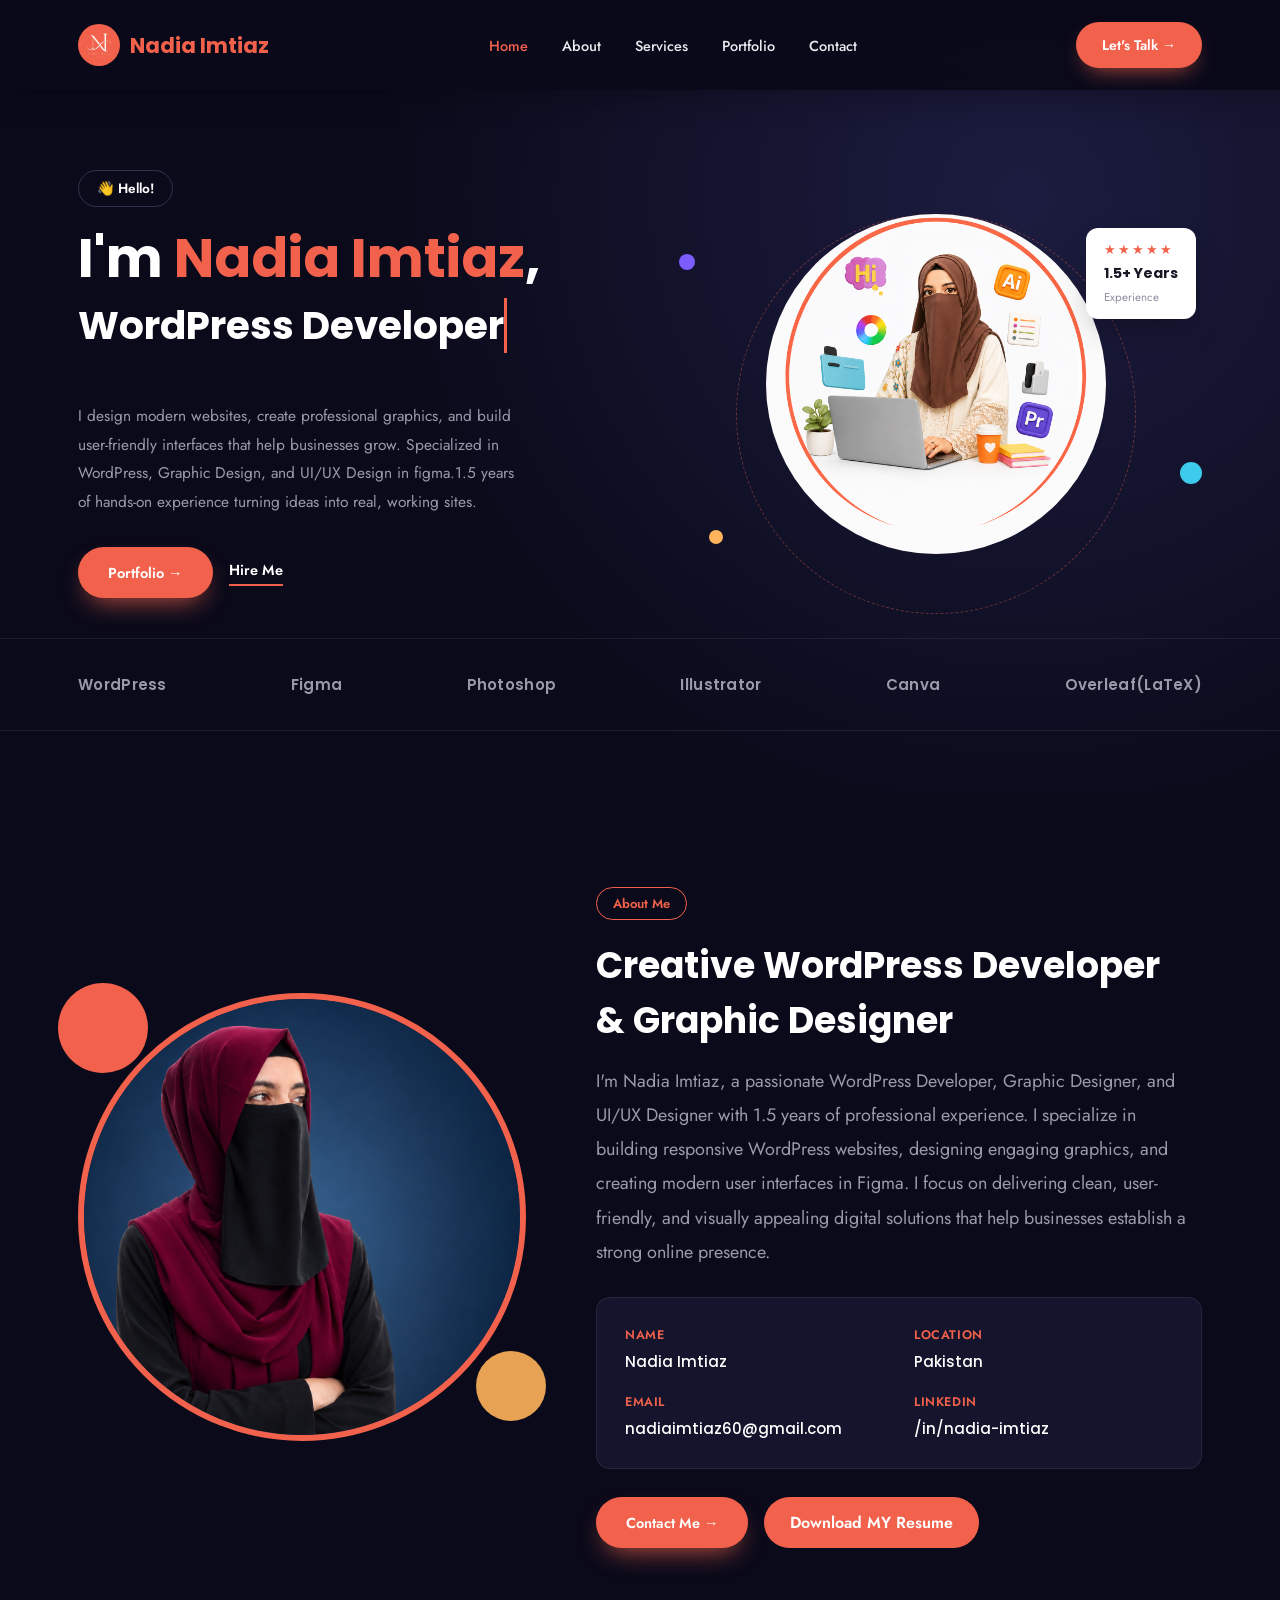
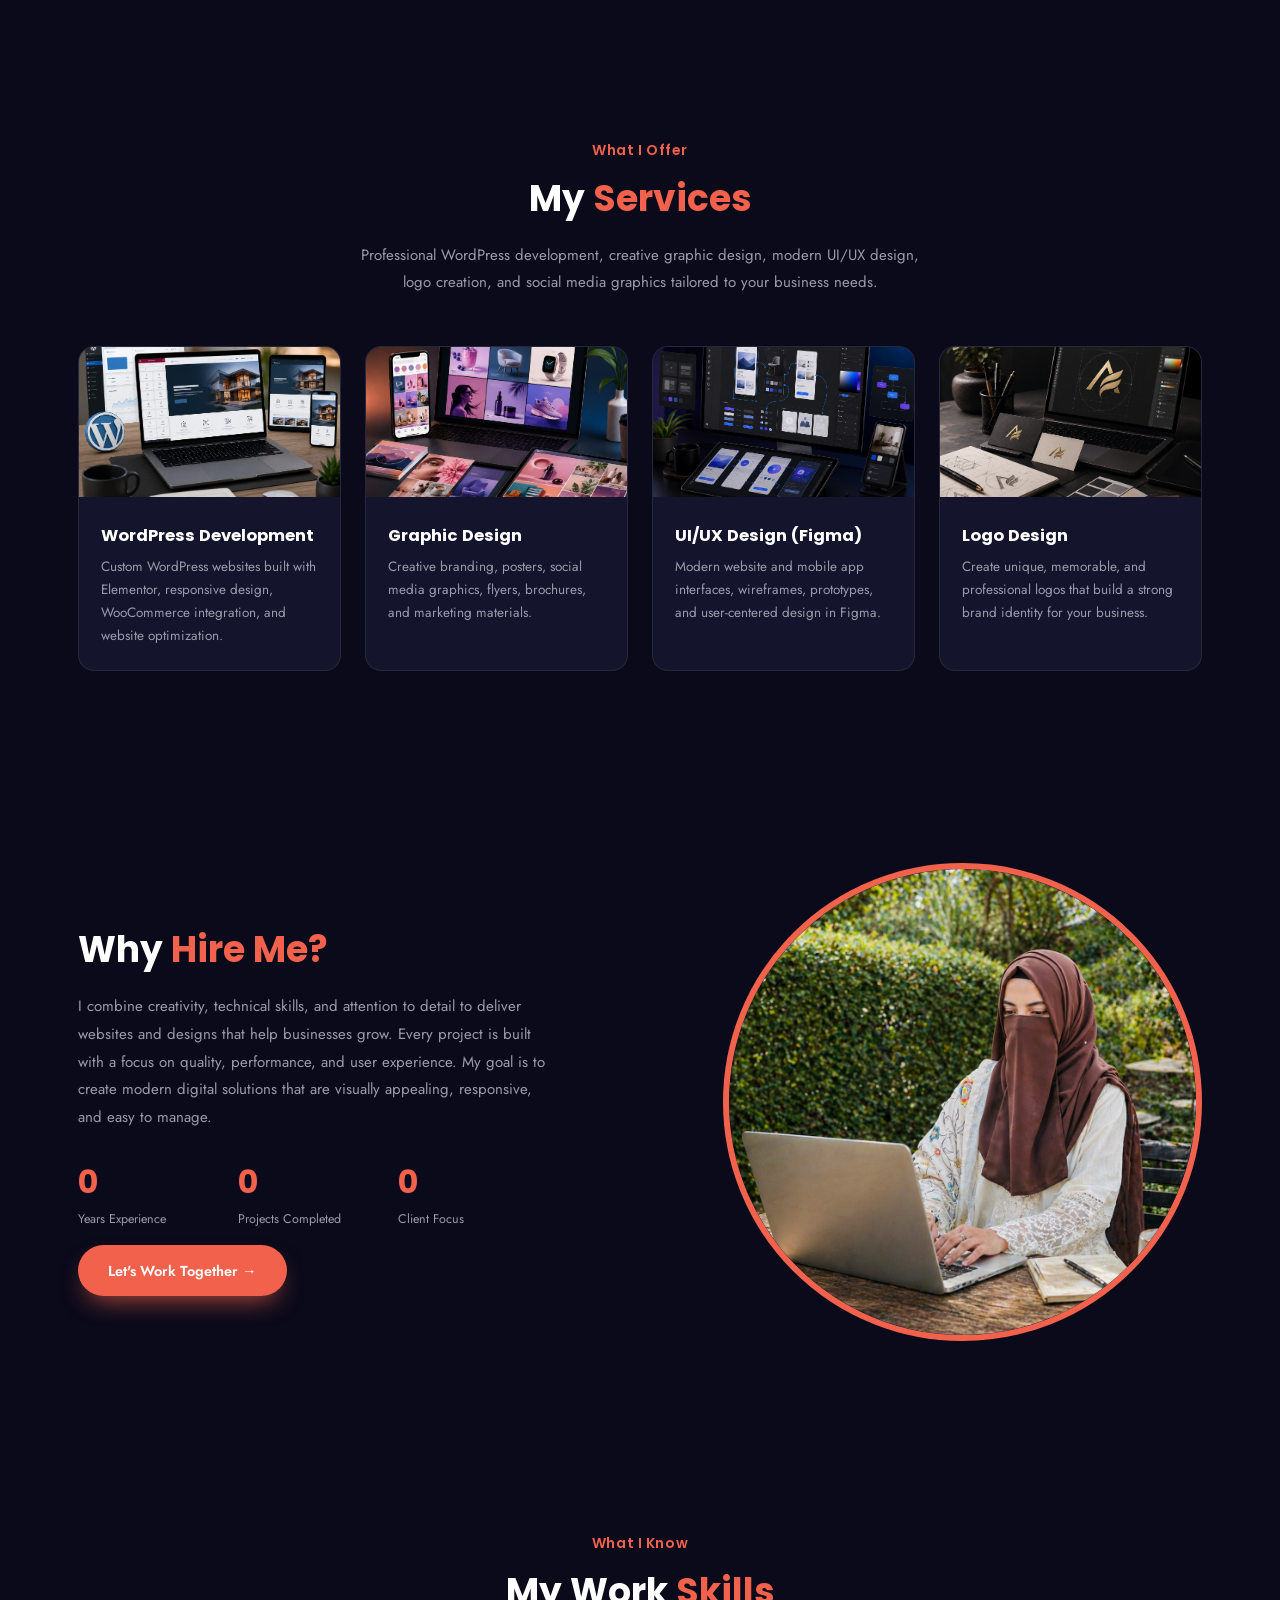
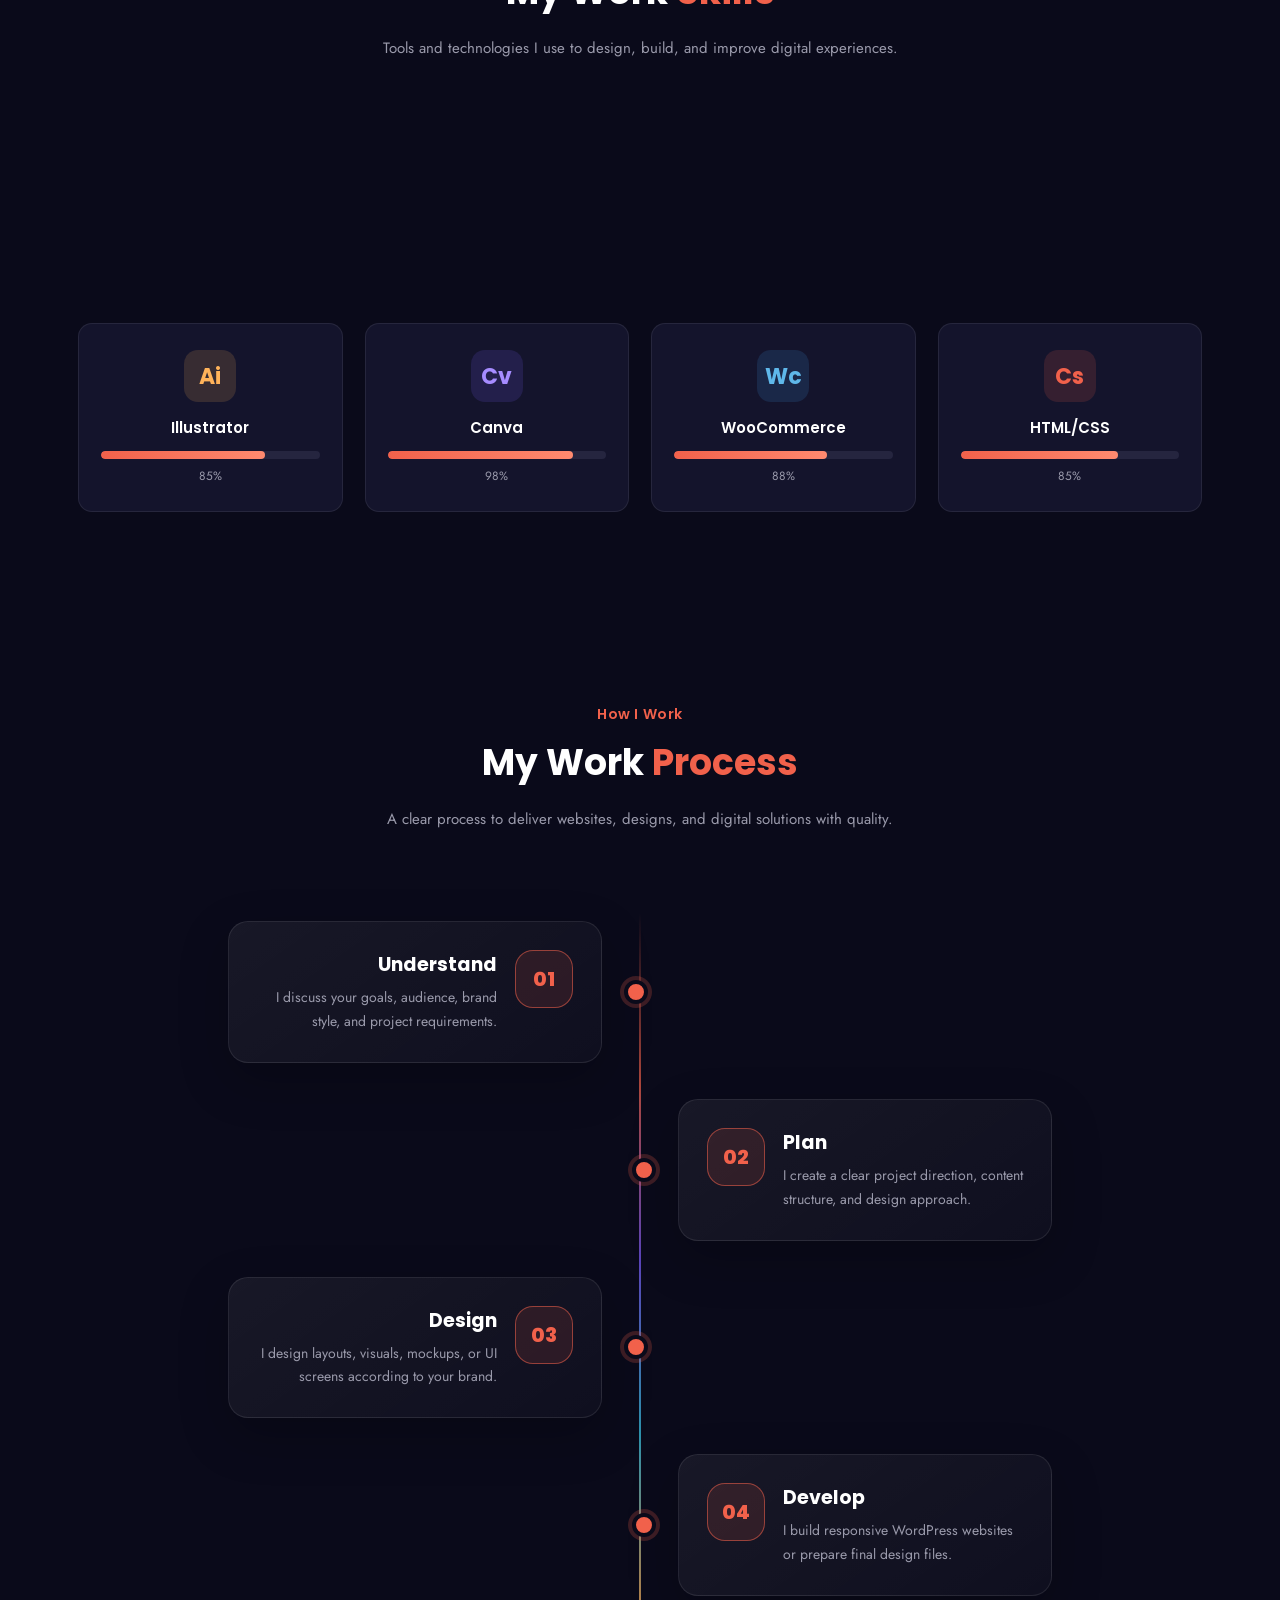
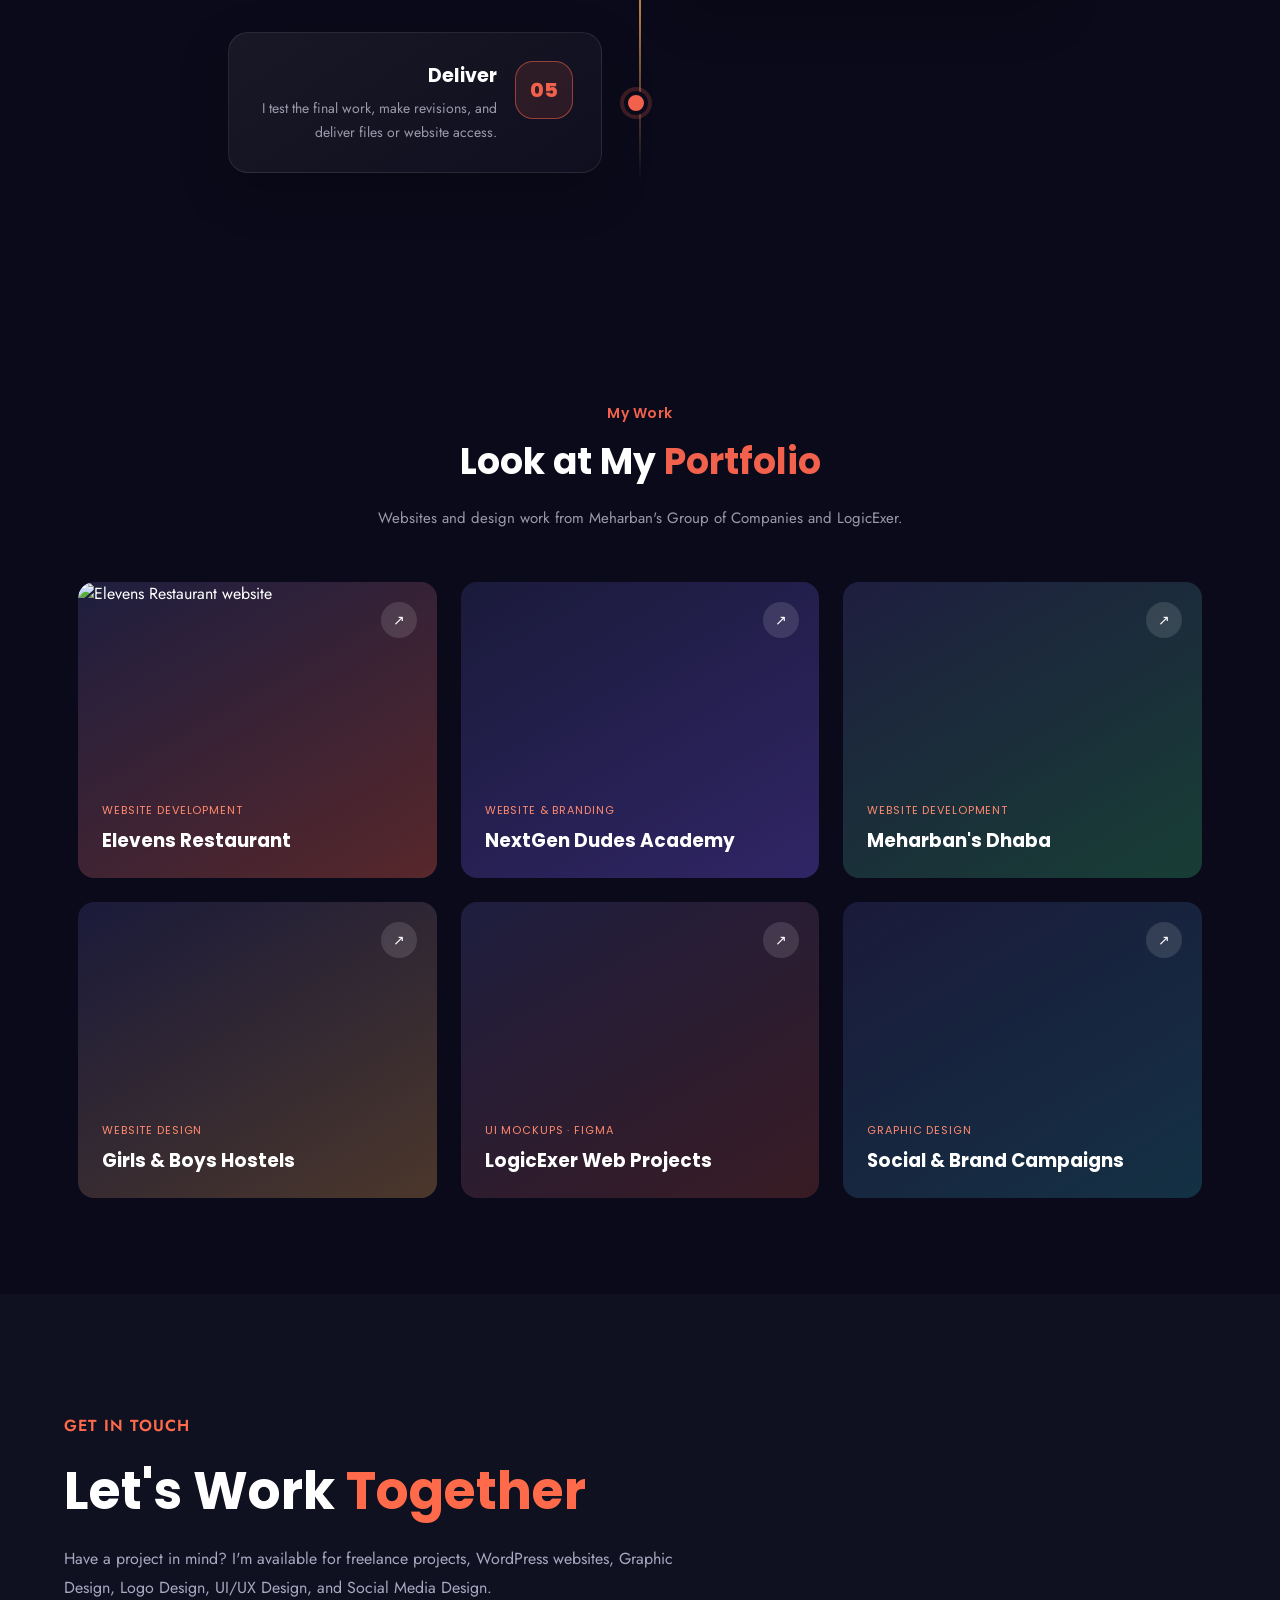
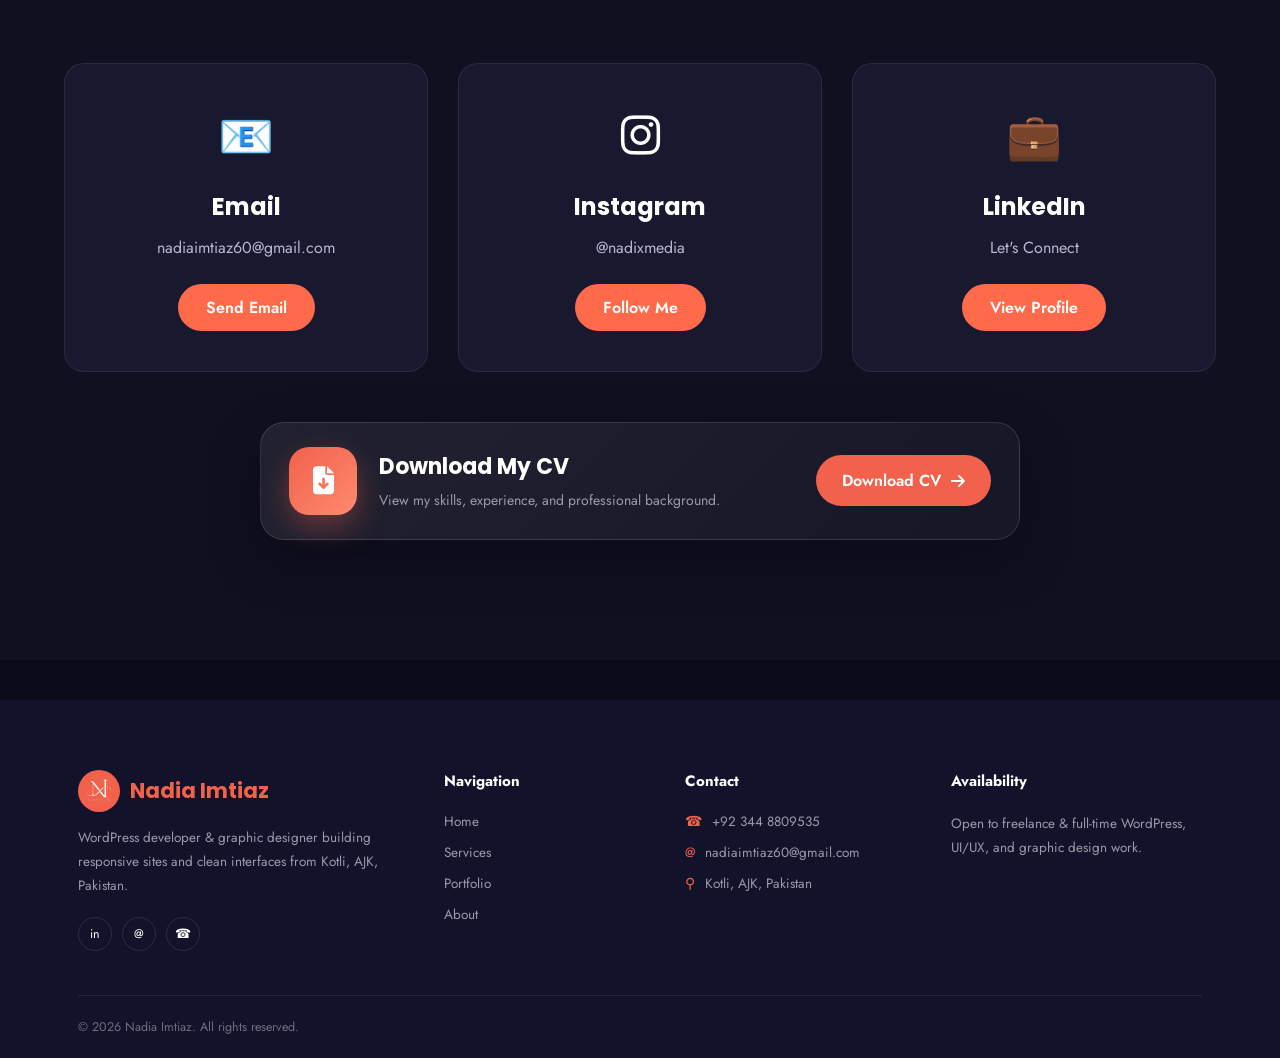
==== index.html @ 52ce72e1 "Add files via upload" ====
<!DOCTYPE html>
<html lang="en">
<head>
  
<meta charset="UTF-8">
<meta name="viewport" content="width=device-width, initial-scale=1.0">
<title>Nadia Imtiaz — WordPress Developer & UI/UX Designer</title>
<link rel="preconnect" href="https://fonts.googleapis.com">
<link href="https://fonts.googleapis.com/css2?family=Poppins:wght@400;500;600;700;800&family=Jost:wght@400;500;600&display=swap" rel="stylesheet">
<link rel="stylesheet"
href="https://cdnjs.cloudflare.com/ajax/libs/font-awesome/6.7.2/css/all.min.css">
<link rel="stylesheet" href="https://cdnjs.cloudflare.com/ajax/libs/font-awesome/6.5.2/css/all.min.css">
</head>


<link rel="stylesheet" href="style.css">
<body>

<header id="siteHeader">
  <div class="wrap">
    <nav>
      <div class="brand"><div class="brand-badge"><img class="fill-img" src="logo.png" alt="Nadia Imtiaz logo"></div><div class="brand-name">Nadia Imtiaz</div></div>
      <ul class="navlinks">
        <li><a href="#home" class="active">Home</a></li>
        <li><a href="#about">About</a></li>
        <li><a href="#service">Services</a></li>
        <li><a href="portfolio.html">Portfolio</a></li>
        <li><a href="#contact">Contact</a></li>
      </ul>
      <a class="talk-btn" href="#contact">Let's Talk →</a>
    </nav>
  </div>
</header>

<section class="hero" id="home">
  <div class="wrap hero-grid">
    <div class="reveal">
      <div class="hero-tag">👋 Hello!</div>
      
  <h1 class="hero-title">
    I'm <span class="accent">Nadia Imtiaz</span>,<br>

    <span class="typing-text">
        <span id="changing-text"></span>
    </span>
</h1>

      <p class="hero-desc">I design modern websites, create professional graphics, and build user-friendly interfaces that help businesses grow. Specialized in WordPress, Graphic Design, and UI/UX Design in figma.1.5 years of hands-on experience turning ideas into real, working sites.</p>
      <div class="hero-actions">
        <a class="btn-solid" href="#portfolio">Portfolio →</a>
        <a class="btn-ghost" href="#contact">Hire Me</a>
      </div>
    </div>
    <div class="hero-photo reveal">
      <div class="dot d1"></div><div class="dot d2"></div><div class="dot d3"></div>
      <div class="ring"></div>
      <div class="avatar-circle"><img class="fill-img" src="hero.png" alt="Nadia Imtiaz"><div class="initials">NI</div></div>
      <div class="rating-card"><div class="stars">★★★★★</div><b>1.5+ Years</b><span>Experience</span></div>
    </div>
  </div>
  <div class="tools-strip">
    <div class="wrap tools-row">
      <div>WordPress</div><div>Figma</div><div>Photoshop</div><div>Illustrator</div><div>Canva</div><div>Overleaf(LaTeX)</div>
    </div>
  </div>
</section>



<section id="about">
  <div class="wrap about-grid">
    <div class="about-photo-wrap reveal">
      <div class="blob-shape b1"></div>
      <div class="about-circle"><img class="fill-img" src="about.png" alt="About Me"><div class="initials">NI</div></div>
      <div class="blob-shape b2"></div>
    </div>
    <div class="reveal">
      <span class="about-badge-tag">About Me</span>
      <h2 class="sec-title">Creative WordPress Developer <br> & Graphic Designer</h2>
      <p style="color:var(--muted); font-size:18px; line-height:1.9; max-width:750px;">I'm Nadia Imtiaz, a passionate WordPress Developer, Graphic Designer, and UI/UX Designer with 1.5 years of professional experience. I specialize in building responsive WordPress websites, designing engaging graphics, and creating modern user interfaces in Figma. I focus on delivering clean, user-friendly, and visually appealing digital solutions that help businesses establish a strong online presence.</p>
      <div class="about-info-grid">
        <div><span>Name</span><b>Nadia Imtiaz</b></div>
        <div><span>Location</span><b>Pakistan</b></div>
        <div><span>Email</span><b>nadiaimtiaz60@gmail.com</b></div>
        <div><span>LinkedIn</span><b>/in/nadia-imtiaz</b></div>
      </div>
      <div class="about-btns">
        <a class="btn-solid" href="mailto:nadiaimtiaz60@gmail.com">Contact Me →</a>
        <a href="Nadia_Imtiaz_CV.pdf" download class="cv-download-btn">
         Download MY Resume
      </a>
      </div>
    </div>
  </div>
</section>

<section id="service">
  <div class="wrap center">
    <span class="sec-tag">What I Offer</span>
    <h2 class="sec-title">My <span class="accent">Services</span></h2>
    <p class="sec-desc">Professional WordPress development, creative graphic design, modern UI/UX design, logo creation, and social media graphics tailored to your business needs.</p>
  </div>
  <div class="wrap service-grid">
    <div class="service-card reveal">
      <div class="service-thumb t1"><img class="fill-img" src="wordpress.png" alt="WordPress Development">🖥<div class="service-arrow">↗</div></div>
      <div class="service-body"><h4>WordPress Development</h4><p>Custom WordPress websites built with Elementor, responsive design, WooCommerce integration, and website optimization.</p></div>
    </div>
    <div class="service-card reveal">
      <div class="service-thumb t2"><img class="fill-img" src="graphic.png" alt="Graphic Design">🌐<div class="service-arrow">↗</div></div>
      <div class="service-body"><h4>Graphic Design</h4><p>Creative branding, posters, social media graphics, flyers, brochures, and marketing materials.</p></div>
    </div>
    <div class="service-card reveal">
      <div class="service-thumb t3"><img class="fill-img" src="figma.png" alt="UI/UX Design (Figma)">⚙<div class="service-arrow">↗</div></div>
      <div class="service-body"><h4>UI/UX Design (Figma)</h4><p>Modern website and mobile app interfaces, wireframes, prototypes, and user-centered design in Figma.</p></div>
    </div>
    <div class="service-card reveal">
      <div class="service-thumb t4"><img class="fill-img" src="logoservice.png" alt="Logo Design">🎨<div class="service-arrow">↗</div></div>
      <div class="service-body"><h4>Logo Design</h4><p>Create unique, memorable, and professional logos that build a strong brand identity for your business.</p></div>
    </div>
  </div>
</section>

<section id="why">
  <div class="wrap why-grid">
    <div class="reveal">
      <h2 class="sec-title">Why <span class="accent">Hire Me?</span></h2>
      <p>I combine creativity, technical skills, and attention to detail to deliver websites and designs that help businesses grow. Every project is built with a focus on quality, performance, and user experience. My goal is to create modern digital solutions that are visually appealing, responsive, and easy to manage.</p>
      <div class="why-stats">
        <div class="why-stat"><b data-count="1.5" data-suffix="+">0</b><span>Years Experience</span></div>
        <div class="why-stat"><b data-count="30+" data-suffix="+">0</b><span>Projects Completed</span></div>
        <div class="why-stat"><b data-count="100%" data-suffix="">0</b><span>Client Focus</span></div>
      </div>
      <a class="btn-solid" href="#contact">Let's Work Together →</a>
    </div>
    <div class="why-photo reveal"><img class="fill-img" src="hire section.png" alt="Nadia Imtiaz — Why hire me"><div class="initials">NI</div></div>
  </div>
</section>

<section id="skills">
  <div class="wrap center">
    <span class="sec-tag">What I Know</span>
    <h2 class="sec-title">My Work <span class="accent">Skills</span></h2>
    <p class="sec-desc">Tools and technologies I use to design, build, and improve digital experiences.</p>
  </div>
  <div class="wrap skill-grid">
    <div class="skill-card reveal"><div class="skill-icon" style="background:rgba(124,92,252,.15); color:#a68cff;">Fi</div><h5>Figma</h5><div class="bar-track"><div class="bar-fill" data-pct="80"></div></div><span class="bar-pct">80%</span></div>
    <div class="skill-card reveal"><div class="skill-icon" style="background:rgba(60,153,234,.15); color:#5fb8ea;">Wp</div><h5>WordPress</h5><div class="bar-track"><div class="bar-fill" data-pct="90"></div></div><span class="bar-pct">90%</span></div>
    <div class="skill-card reveal"><div class="skill-icon" style="background:rgba(241,97,75,.15); color:var(--accent);">El</div><h5>Elementor</h5><div class="bar-track"><div class="bar-fill" data-pct="88"></div></div><span class="bar-pct">88%</span></div>
    <div class="skill-card reveal"><div class="skill-icon" style="background:rgba(60,203,127,.15); color:#5fe0a0;">Ps</div><h5>Photoshop</h5><div class="bar-track"><div class="bar-fill" data-pct="82"></div></div><span class="bar-pct">82%</span></div>
    <div class="skill-card reveal"><div class="skill-icon" style="background:rgba(255,179,90,.15); color:#ffb35a;">Ai</div><h5>Illustrator</h5><div class="bar-track"><div class="bar-fill" data-pct="75"></div></div><span class="bar-pct">85%</span></div>
    <div class="skill-card reveal"><div class="skill-icon" style="background:rgba(124,92,252,.15); color:#a68cff;">Cv</div><h5>Canva</h5><div class="bar-track"><div class="bar-fill" data-pct="85"></div></div><span class="bar-pct">98%</span></div>
    <div class="skill-card reveal"><div class="skill-icon" style="background:rgba(60,153,234,.15); color:#5fb8ea;">Wc</div><h5>WooCommerce</h5><div class="bar-track"><div class="bar-fill" data-pct="70"></div></div><span class="bar-pct">88%</span></div>
    <div class="skill-card reveal"><div class="skill-icon" style="background:rgba(241,97,75,.15); color:var(--accent);">Cs</div><h5>HTML/CSS</h5><div class="bar-track"><div class="bar-fill" data-pct="72"></div></div><span class="bar-pct">85%</span></div>
  </div>
</section>

<section id="process" class="process-section">
  <div class="wrap center">
    <span class="sec-tag">How I Work</span>
    <h2 class="sec-title">My Work <span class="accent">Process</span></h2>
    <p class="sec-desc">A clear process to deliver websites, designs, and digital solutions with quality.</p>
  </div>

  <div class="wrap">
    <div class="process-timeline">

      <div class="process-item left">
        <div class="process-card">
          <span class="process-number">01</span>
          <div>
            <h4>Understand</h4>
            <p>I discuss your goals, audience, brand style, and project requirements.</p>
          </div>
        </div>
      </div>

      <div class="process-item right">
        <div class="process-card">
          <span class="process-number">02</span>
          <div>
            <h4>Plan</h4>
            <p>I create a clear project direction, content structure, and design approach.</p>
          </div>
        </div>
      </div>

      <div class="process-item left">
        <div class="process-card">
          <span class="process-number">03</span>
          <div>
            <h4>Design</h4>
            <p>I design layouts, visuals, mockups, or UI screens according to your brand.</p>
          </div>
        </div>
      </div>

      <div class="process-item right">
        <div class="process-card">
          <span class="process-number">04</span>
          <div>
            <h4>Develop</h4>
            <p>I build responsive WordPress websites or prepare final design files.</p>
          </div>
        </div>
      </div>

      <div class="process-item left">
        <div class="process-card">
          <span class="process-number">05</span>
          <div>
            <h4>Deliver</h4>
            <p>I test the final work, make revisions, and deliver files or website access.</p>
          </div>
        </div>
      </div>

    </div>
  </div>
</section>

<section id="portfolio">
  <div class="wrap center">
    <span class="sec-tag">My Work</span>
    <h2 class="sec-title">Look at My <span class="accent">Portfolio</span></h2>
    <p class="sec-desc">Websites and design work from Meharban's Group of Companies and LogicExer.</p>
  </div>
  <div class="wrap work-grid">
    <div class="work-card w1 reveal"><div class="work-bg"></div><img class="fill-img" src="project-elevens.jpg" alt="Elevens Restaurant website"><div class="work-arrow">↗</div><div class="work-tag">Website Development</div><h4>Elevens Restaurant</h4></div>
    <div class="work-card w2 reveal"><div class="work-bg"></div><div class="work-arrow">↗</div><div class="work-tag">Website &amp; Branding</div><h4>NextGen Dudes Academy</h4></div>
    <div class="work-card w3 reveal"><div class="work-bg"></div><div class="work-arrow">↗</div><div class="work-tag">Website Development</div><h4>Meharban's Dhaba</h4></div>
    <div class="work-card w4 reveal"><div class="work-bg"></div><div class="work-arrow">↗</div><div class="work-tag">Website Design</div><h4>Girls &amp; Boys Hostels</h4></div>
    <div class="work-card w5 reveal"><div class="work-bg"></div><div class="work-arrow">↗</div><div class="work-tag">UI Mockups · Figma</div><h4>LogicExer Web Projects</h4></div>
    <div class="work-card w6 reveal"><div class="work-bg"></div><div class="work-arrow">↗</div><div class="work-tag">Graphic Design</div><h4>Social &amp; Brand Campaigns</h4></div>
  </div>
</section>

<section id="contact" class="contact-section">

    <div class="container">

        <span class="section-tag">Get In Touch</span>

        <h2 class="section-title">
            Let's Work <span>Together</span>
        </h2>

        <p class="section-desc">
            Have a project in mind? I'm available for freelance projects,
            WordPress websites, Graphic Design, Logo Design, UI/UX Design,
            and Social Media Design.
        </p>

        <div class="contact-grid">

            <div class="contact-card">
                <div class="icon">📧</div>
                <h3>Email</h3>
                <p>nadiaimtiaz60@gmail.com</p>

                <a href="mailto:nadiaimtiaz60@gmail.com" class="contact-btn">
                    Send Email
                </a>
            </div>

    <!-- Instagram -->
    <div class="contact-card">
        <div class="icon">
            <i class="fa-brands fa-instagram"></i>
        </div>

        <h3>Instagram</h3>

        <p>@nadixmedia</p>

        <a href="https://www.instagram.com/nadix_media?igsh=bDVzcGRqOWN2c2Mz&utm_source=qr"
           target="_blank"
           class="contact-btn">

            Follow Me
        </a>
    </div>

            <div class="contact-card">
                <div class="icon">💼</div>
                <h3>LinkedIn</h3>
                <p>Let's Connect</p>

                <a href="https://linkedin.com/in/nadia-imtiaz"
                   target="_blank"
                   class="contact-btn">

                    View Profile
                </a>
            </div>

        </div>


    <div class="cv-download-card">
      <div class="cv-icon">
        <i class="fa-solid fa-file-arrow-down"></i>
      </div>

      <div class="cv-content">
        <h3>Download My CV</h3>
        <p>View my skills, experience, and professional background.</p>
      </div>

      <a href="Nadia_Imtiaz_CV.pdf" download class="cv-download-btn">
      Download CV
        <i class="fa-solid fa-arrow-right"></i>
      </a>
    </div>


    </div>

</section>

<footer>
  <div class="wrap">
    <div class="footer-grid">
      <div class="footer-col">
        <div class="brand"><div class="brand-badge"><img class="fill-img" src="logo.png" alt="Nadia Imtiaz logo"></div><div class="brand-name">Nadia Imtiaz</div></div>
        <p>WordPress developer &amp; graphic designer building responsive sites and clean interfaces from Kotli, AJK, Pakistan.</p>
        <div class="footer-social">
          <a href="https://linkedin.com/in/nadia-imtiaz" target="_blank" rel="noopener">in</a>
          <a href="mailto:nadiaimtiaz60@gmail.com">@</a>
          <a href="tel:+923448809535">☎</a>
        </div>
      </div>
      <div class="footer-col">
        <h5>Navigation</h5>
        <ul><li><a href="#home">Home</a></li><li><a href="#service">Services</a></li><li><a href="#portfolio">Portfolio</a></li><li><a href="#about">About</a></li></ul>
      </div>
      <div class="footer-col">
        <h5>Contact</h5>
        <ul class="footer-contact">
          <li><span>☎</span> +92 344 8809535</li>
          <li><span>@</span> nadiaimtiaz60@gmail.com</li>
          <li><span>⚲</span> Kotli, AJK, Pakistan</li>
        </ul>
      </div>
      <div class="footer-col">
        <h5>Availability</h5>
        <p style="margin-top:0;">Open to freelance &amp; full-time WordPress, UI/UX, and graphic design work.</p>
      </div>
    </div>
    <div class="footer-bottom">
      <span>© 2026 Nadia Imtiaz. All rights reserved.</span>
    </div>
  </div>
</footer>

<script>
  const header = document.getElementById('siteHeader');
  window.addEventListener('scroll', () => header.classList.toggle('scrolled', window.scrollY > 40));

  const io = new IntersectionObserver((entries) => {
    entries.forEach(e => { if(e.isIntersecting){ e.target.classList.add('in'); io.unobserve(e.target); } });
  }, { threshold: 0.12 });
  document.querySelectorAll('.reveal').forEach(el => io.observe(el));

  // skill bars
  const bio = new IntersectionObserver((entries) => {
    entries.forEach(e => {
      if(e.isIntersecting){
        e.target.querySelectorAll('.bar-fill').forEach(b => b.style.width = b.dataset.pct + '%');
        bio.unobserve(e.target);
      }
    });
  }, { threshold: 0.3 });
  document.querySelectorAll('.skill-card').forEach(el => bio.observe(el));

  // stat counters (supports decimals + suffix)
  const cio = new IntersectionObserver((entries) => {
    entries.forEach(e => {
      if(e.isIntersecting){
        const el = e.target;
        const target = parseFloat(el.dataset.count);
        const suffix = el.dataset.suffix || '';
        const isDecimal = target % 1 !== 0;
        let cur = 0;
        const step = target / 40;
        const tick = () => {
          cur += step;
          if(cur >= target){ el.textContent = (isDecimal ? target.toFixed(1) : target) + suffix; return; }
          el.textContent = (isDecimal ? cur.toFixed(1) : Math.floor(cur)) + suffix;
          requestAnimationFrame(tick);
        };
        tick();
        cio.unobserve(el);
      }
    });
  }, { threshold: 0.5 });
  document.querySelectorAll('.why-stat b').forEach(el => cio.observe(el));
</script>


<script>

const roles=[
"WordPress Developer",
"Graphic Designer",
"UI/UX Designer"
];

let role=0;
let letter=0;
let deleting=false;

const text=document.getElementById("changing-text");

function animation(){

let current=roles[role];

if(!deleting){

text.innerHTML=current.substring(0,letter++);

if(letter>current.length){

deleting=true;

setTimeout(animation,1500);

return;

}

}else{

text.innerHTML=current.substring(0,letter--);

if(letter<0){

deleting=false;

role++;

if(role>=roles.length){

role=0;

}

}

}

setTimeout(animation,deleting?50:90);

}

animation();

</script>


</body>
</html>
---- style.css ----
:root{
    --dark:#0a0a1a;
    --dark-2:#12122a;
    --card:#14142c;
    --light:#fbfbfb;
    --accent:#f1614b;
    --accent-2:#ff8a6f;
    --ink:#171726;
    --muted:#9a9aab;
    --muted-2:#8f8fa1;
    --line:rgba(255,255,255,.08);
  }
  *{box-sizing:border-box; margin:0; padding:0;}
  html{scroll-behavior:smooth;}
  body{ font-family:'Jost', sans-serif; color:#fff; background:var(--dark); overflow-x:hidden; }
  h1,h2,h3,h4{ font-family:'Poppins', sans-serif; }
  a{ text-decoration:none; color:inherit; }
  ul{ list-style:none; }
  img{ max-width:100%; display:block; }
  /* ===== Real image helpers =====
     Add this class to any <img> that should fully fill its (circle/box) container.
     Works for photos: hero, about, why-hire-me, portfolio cards, service thumbs. */
  .fill-img{ position:absolute; inset:0; width:100%; height:100%; object-fit:cover; border-radius:inherit; z-index:1; }
  /* Use this class for small logos (keeps the whole logo visible, no cropping). */
  .logo-img{ width:100%; height:100%; object-fit:contain; border-radius:inherit; }
  .wrap{ max-width:1180px; margin:0 auto; padding:0 28px; }
  .center{ text-align:center; margin-left:auto; margin-right:auto; }
  .eyebrow-pill{
    display:inline-block; border:1px solid var(--accent); color:var(--accent);
    font-size:13px; font-weight:600; padding:6px 18px; border-radius:20px; margin-bottom:16px;
  }
  .sec-tag{ color:var(--accent); font-family:'Poppins',sans-serif; font-weight:600; font-size:14px; letter-spacing:.04em; margin-bottom:10px; display:block; }
  .sec-title{ font-size:clamp(26px,3.4vw,36px); font-weight:700; margin-bottom:16px; }
  .sec-title .accent{ color:var(--accent); }
  .sec-desc{ color:var(--muted); font-size:15px; line-height:1.8; max-width:560px; margin:0 auto 50px; }
  .reveal{ opacity:0; transform:translateY(26px); transition:opacity .6s ease, transform .6s ease; }
  .reveal.in{ opacity:1; transform:translateY(0); }
  section{ padding:96px 0; }

  /* HEADER */
  header{ position:fixed; top:0; left:0; right:0; z-index:100; padding:22px 0; transition:.3s; }
  header.scrolled{ background:rgba(10,10,26,.92); backdrop-filter:blur(10px); padding:14px 0; box-shadow:0 8px 26px -14px rgba(0,0,0,.5); }
  nav{ display:flex; align-items:center; justify-content:space-between; }
  .brand{ display:flex; align-items:center; gap:10px; }
  .brand-badge{
    width:42px; height:42px; border-radius:50%; background:var(--accent); color:#fff;
    display:flex; align-items:center; justify-content:center; font-family:'Poppins',sans-serif; font-weight:700; font-size:15px;
    position:relative; overflow:hidden; flex-shrink:0;
  }
  .brand-name{ font-family:'Poppins',sans-serif; font-weight:700; font-size:21px; color:var(--accent); }
  .navlinks{ display:flex; gap:34px; }
  .navlinks a{ font-size:14.5px; font-weight:500; color:#e9e9f0; position:relative; padding-bottom:4px; }
  .navlinks a.active{ color:var(--accent); }
  .talk-btn{
    background:var(--accent); color:#fff; padding:13px 26px; border-radius:26px; font-weight:600; font-size:14px;
    box-shadow:0 10px 22px -10px rgba(241,97,75,.8); transition:.2s;
  }
  .talk-btn:hover{ transform:translateY(-2px); }

  /* HERO */
  .hero{ background:radial-gradient(circle at 80% 25%, #1c1c40 0%, var(--dark) 55%); padding:170px 0 60px; position:relative; overflow:hidden; }
  .hero-grid{ display:grid; grid-template-columns:1fr 0.95fr; gap:30px; align-items:center; }
  .hero-tag{
    display:inline-flex; align-items:center; gap:6px; border:1px solid #33334f; color:#fff; font-weight:600;
    font-size:13.5px; padding:8px 18px; border-radius:22px; margin-bottom:20px;
  }
  h1.hero-title{ font-size:clamp(36px,5vw,54px); font-weight:700; line-height:1.15; margin-bottom:18px; }
  h1.hero-title .accent{ color:var(--accent); }

  .typing-text{
    display:inline-block;
    font-size:0.72em;
    font-weight:700;
    color:#fff;
    margin-top:10px;
    min-height:80px;
}

#changing-text{
    border-right:3px solid #f1614b;
    white-space:nowrap;
    overflow:hidden;
}

@keyframes blink{
    50%{
        border-color:transparent;
    }
}




  .hero-desc{ color:var(--muted); font-size:15.5px; line-height:1.85; max-width:440px; margin-bottom:30px; }
  .hero-actions{ display:flex; gap:16px; align-items:center; }
  .btn-solid{
    background:var(--accent); color:#fff; padding:15px 30px; border-radius:26px; font-weight:600; font-size:14.5px;
    box-shadow:0 12px 26px -10px rgba(241,97,75,.8); transition:.2s;
  }
  .btn-solid:hover{ transform:translateY(-3px); }
  .btn-ghost{ color:#fff; font-weight:600; font-size:14.5px; border-bottom:2px solid var(--accent); padding-bottom:4px; }

  .hero-photo{ position:relative; display:flex; justify-content:center; }
  .ring{
    width:400px; height:400px; border-radius:50%; border:1px dashed rgba(241,97,75,.4);
    position:absolute; animation:spin 30s linear infinite;
  }
  @keyframes spin{ to{ transform:rotate(360deg);} }
  .avatar-circle{
    width:340px; height:340px; border-radius:50%; background:linear-gradient(160deg,#1e1e3f,#2a2a55);
    display:flex; align-items:center; justify-content:center; position:relative; z-index:2;
    box-shadow:inset 0 0 0 6px rgba(241,97,75,.15);
  }
  .avatar-circle .initials{ font-family:'Poppins',sans-serif; font-size:110px; font-weight:800; color:var(--accent); }
  .rating-card{
    position:absolute; top:14px; right:6px; background:#fff; color:var(--ink); border-radius:12px;
    padding:12px 18px; box-shadow:0 16px 34px -14px rgba(0,0,0,.5); z-index:3; animation:floaty 4s ease-in-out infinite;
  }
  @keyframes floaty{ 0%,100%{transform:translateY(0);} 50%{transform:translateY(-12px);} }
  .rating-card .stars{ color:var(--accent); font-size:13px; margin-bottom:4px; letter-spacing:2px; }
  .rating-card b{ font-family:'Poppins',sans-serif; font-size:14px; display:block; }
  .rating-card span{ font-size:11.5px; color:var(--muted-2); }
  .dot{ position:absolute; border-radius:50%; }
  .dot.d1{ width:16px; height:16px; background:#7c5cfc; top:40px; left:10px; }
  .dot.d2{ width:22px; height:22px; background:#3ccbea; bottom:70px; right:0; }
  .dot.d3{ width:14px; height:14px; background:#ffb35a; bottom:10px; left:40px; }

  /* TOOLS STRIP */
  .tools-strip{ border-top:1px solid var(--line); border-bottom:1px solid var(--line); padding:34px 0; margin-top:40px; }
  .tools-row{ display:flex; justify-content:space-between; align-items:center; flex-wrap:wrap; gap:24px; opacity:.75; }
  .tools-row div{ font-family:'Poppins',sans-serif; font-weight:600; font-size:15px; color:#c9c9d8; letter-spacing:.02em; }

#changing-text{
    animation:blink .8s infinite;
}



  /* ABOUT */
  .about-grid{ display:grid; grid-template-columns:0.85fr 1.15fr; gap:70px; align-items:center; }
  .about-photo-wrap{ position:relative; }
  .about-circle{
    width:100%; aspect-ratio:1/1; border-radius:50%; border:6px solid var(--accent);
    background:linear-gradient(160deg,#1e1e3f,#25254a); display:flex; align-items:center; justify-content:center;
    overflow:hidden; position:relative; z-index:2;
  }
  .about-circle .initials{ font-family:'Poppins',sans-serif; font-size:96px; font-weight:800; color:var(--accent); }
  .blob-shape{ position:absolute; border-radius:50%; z-index:1; }
  .blob-shape.b1{ width:90px; height:90px; background:var(--accent); top:-10px; left:-20px; }
  .blob-shape.b2{ width:70px; height:70px; background:#ffb35a; bottom:20px; right:-20px; opacity:.9; }
  .about-badge-tag{ display:inline-block; border:1px solid var(--accent); color:var(--accent); font-size:13px; font-weight:600; padding:6px 16px; border-radius:18px; margin-bottom:18px; }
  .about-info-grid{ display:grid; grid-template-columns:1fr 1fr; gap:20px 30px; background:var(--card); border:1px solid var(--line); border-radius:14px; padding:28px; margin:28px 0; }
  .about-info-grid div span{ display:block; color:var(--accent); font-size:12.5px; font-weight:600; text-transform:uppercase; letter-spacing:.05em; margin-bottom:6px; }
  .about-info-grid div b{ font-family:'Poppins',sans-serif; font-size:15px; font-weight:500; }
  .about-btns{ display:flex; gap:16px; flex-wrap:wrap; }
  .btn-outline-sm{
    border:1.5px solid #33334f; color:#fff; padding:13px 24px; border-radius:26px; font-weight:600; font-size:13.5px; transition:.2s;
  }
  .btn-outline-sm:hover{ border-color:var(--accent); background:rgba(241,97,75,.08); }

  /* SERVICES */
  .service-grid{ display:grid; grid-template-columns:repeat(4,1fr); gap:24px; }
  .service-card{ background:var(--card); border:1px solid var(--line); border-radius:16px; overflow:hidden; transition:transform .25s, border-color .25s; }
  .service-card:hover{ transform:translateY(-8px); border-color:var(--accent); }
  .service-thumb{ height:150px; display:flex; align-items:center; justify-content:center; font-size:34px; position:relative; overflow:hidden; }
  .service-thumb.t1{ background:linear-gradient(140deg,#2a2a55,#f1614b44); }
  .service-thumb.t2{ background:linear-gradient(140deg,#1e1e3f,#7c5cfc44); }
  .service-thumb.t3{ background:linear-gradient(140deg,#25254a,#3ccbea33); }
  .service-thumb.t4{ background:linear-gradient(140deg,#1e1e3f,#ffb35a33); }
  .service-arrow{
    position:absolute; bottom:-18px; right:18px; width:38px; height:38px; border-radius:50%; background:var(--accent);
    color:#fff; display:flex; align-items:center; justify-content:center; font-size:15px; box-shadow:0 10px 20px -8px rgba(241,97,75,.8);
  }
  .service-body{ padding:26px 22px 22px; }
  .service-body h4{ font-size:16.5px; margin-bottom:8px; }
  .service-body p{ font-size:13.5px; color:var(--muted); line-height:1.7; }

  /* WHY HIRE ME */
  .why-grid{ display:grid; grid-template-columns:1.1fr 0.9fr; gap:60px; align-items:center; }
  .why-grid p{ color:var(--muted); font-size:15px; line-height:1.85; margin-bottom:26px; max-width:480px; }
  .why-stats{ display:grid; grid-template-columns:repeat(3,1fr); gap:0; margin-bottom:30px; max-width:480px; }
  .why-stat{ text-align:left; padding-right:20px; }
  .why-stat b{ font-family:'Poppins',sans-serif; font-size:32px; color:var(--accent); display:block; }
  .why-stat span{ font-size:12.5px; color:var(--muted); }
  .why-photo{ width:100%; aspect-ratio:1/1; border-radius:50%; border:6px solid var(--accent); background:linear-gradient(160deg,#1e1e3f,#25254a); display:flex; align-items:center; justify-content:center; position:relative; overflow:hidden; }
  .why-photo .initials{ font-family:'Poppins',sans-serif; font-size:90px; font-weight:800; color:var(--accent); }

  /* SKILLS */
  .skill-grid{ display:grid; grid-template-columns:repeat(4,1fr); gap:22px; }
  .skill-card{ background:var(--card); border:1px solid var(--line); border-radius:14px; padding:26px 22px; text-align:center; transition:.25s; }
  .skill-card:hover{ border-color:var(--accent); transform:translateY(-6px); }
  .skill-icon{ width:52px; height:52px; border-radius:14px; margin:0 auto 14px; display:flex; align-items:center; justify-content:center; font-size:22px; font-family:'Poppins',sans-serif; font-weight:700; }
  .skill-card h5{ font-size:15px; margin-bottom:12px; font-weight:600; font-family:'Poppins',sans-serif; }
  .bar-track{ height:8px; border-radius:6px; background:#25253f; overflow:hidden; position:relative; }
  .bar-fill{ height:100%; background:linear-gradient(90deg,var(--accent),var(--accent-2)); width:0; border-radius:6px; transition:width 1.2s ease; }
  .bar-pct{ font-size:12px; color:var(--muted); margin-top:8px; display:block; }

 /* UNIQUE PROCESS TIMELINE */
.process-section{
  position:relative;
  overflow:hidden;
}

.process-timeline{
  position:relative;
  max-width:900px;
  margin:20px auto 0;
  padding:20px 0;
}

.process-timeline::before{
  content:"";
  position:absolute;
  top:30px;
  bottom:30px;
  left:50%;
  width:2px;
  background:linear-gradient(
    to bottom,
    transparent,
    var(--accent),
    #7c5cfc,
    #3ccbea,
    #ffb35a,
    transparent
  );
  transform:translateX(-50%);
  opacity:.7;
}

.process-item{
  position:relative;
  width:50%;
  padding:18px 38px;
}

.process-item.left{
  left:0;
  text-align:right;
}

.process-item.right{
  left:50%;
}

.process-item::before{
  content:"";
  position:absolute;
  top:50%;
  width:16px;
  height:16px;
  border-radius:50%;
  background:var(--accent);
  border:4px solid var(--dark);
  box-shadow:0 0 0 4px rgba(241,97,75,.22);
  transform:translateY(-50%);
  z-index:2;
}

.process-item.left::before{
  right:-8px;
}

.process-item.right::before{
  left:-8px;
}

.process-card{
  position:relative;
  background:linear-gradient(145deg, rgba(255,255,255,.06), rgba(255,255,255,.025));
  border:1px solid rgba(255,255,255,.09);
  border-radius:20px;
  padding:28px;
  display:flex;
  gap:18px;
  align-items:flex-start;
  box-shadow:0 18px 50px rgba(0,0,0,.22);
  transition:.35s ease;
}

.process-item.left .process-card{
  flex-direction:row-reverse;
}

.process-card:hover{
  transform:translateY(-8px) scale(1.02);
  border-color:var(--accent);
  box-shadow:0 22px 60px rgba(241,97,75,.18);
}

.process-number{
  width:58px;
  height:58px;
  border-radius:18px;
  background:rgba(241,97,75,.12);
  border:1px solid rgba(241,97,75,.55);
  color:var(--accent);
  display:flex;
  align-items:center;
  justify-content:center;
  font-family:'Poppins',sans-serif;
  font-weight:800;
  font-size:20px;
  flex-shrink:0;
}

.process-card h4{
  font-size:19px;
  margin-bottom:7px;
}

.process-card p{
  color:var(--muted);
  font-size:14px;
  line-height:1.7;
}

@media(max-width:768px){
  .process-timeline::before{
    left:18px;
  }

  .process-item,
  .process-item.left,
  .process-item.right{
    width:100%;
    left:0;
    text-align:left;
    padding:14px 0 14px 48px;
  }

  .process-item.left .process-card{
    flex-direction:row;
  }

  .process-item.left::before,
  .process-item.right::before{
    left:10px;
    right:auto;
  }

  .process-card{
    padding:22px;
  }
}

  /* PORTFOLIO */
  .work-grid{ display:grid; grid-template-columns:repeat(3,1fr); gap:24px; }
  .work-card{ border-radius:16px; overflow:hidden; position:relative; aspect-ratio:4/3.3; display:flex; flex-direction:column; justify-content:flex-end; padding:24px; transition:transform .3s; }
  .work-card:hover{ transform:translateY(-8px); }
  .work-bg{ position:absolute; inset:0; }
  .work-card.w1 .work-bg{ background:linear-gradient(150deg,#1e1e3f,#f1614b55); }
  .work-card.w2 .work-bg{ background:linear-gradient(150deg,#1a1a3a,#7c5cfc55); }
  .work-card.w3 .work-bg{ background:linear-gradient(150deg,#1e1e3f,#3ccb7f44); }
  .work-card.w4 .work-bg{ background:linear-gradient(150deg,#1a1a3a,#ffb35a44); }
  .work-card.w5 .work-bg{ background:linear-gradient(150deg,#1e1e3f,#f1614b33); }
  .work-card.w6 .work-bg{ background:linear-gradient(150deg,#1a1a3a,#3ccbea33); }
  .work-tag{ font-family:'Poppins',sans-serif; font-size:11px; color:var(--accent-2); text-transform:uppercase; letter-spacing:.08em; margin-bottom:8px; position:relative; }
  .work-card h4{ font-size:18.5px; position:relative; }
  .work-arrow{ position:absolute; top:20px; right:20px; width:36px; height:36px; border-radius:50%; background:rgba(255,255,255,.12); display:flex; align-items:center; justify-content:center; font-size:14px; transition:.2s; }
  .work-card:hover .work-arrow{ background:var(--accent); transform:rotate(45deg); }

  /* CERTIFICATIONS (replaces testimonials) */
  .cert-grid{ display:grid; grid-template-columns:repeat(2,1fr); gap:24px; max-width:820px; margin:0 auto; }
  .cert-card{ background:var(--card); border:1px solid var(--line); border-radius:16px; padding:30px; position:relative; }
  .cert-quote{ position:absolute; top:24px; right:26px; font-size:30px; color:var(--accent); font-family:'Poppins',sans-serif; opacity:.5; }
  .cert-card h4{ font-size:16.5px; margin-bottom:10px; padding-right:30px; }
  .cert-card p{ font-size:13.5px; color:var(--muted); line-height:1.7; margin-bottom:14px; }
  .cert-issuer{ display:flex; align-items:center; gap:10px; }
  .cert-avatar{ width:36px; height:36px; border-radius:50%; background:var(--accent); display:flex; align-items:center; justify-content:center; font-family:'Poppins',sans-serif; font-weight:700; font-size:13px; position:relative; overflow:hidden; flex-shrink:0; }
  .cert-issuer b{ font-size:13.5px; display:block; }
  .cert-issuer span{ font-size:11.5px; color:var(--muted); }

.contact-section{

padding:120px 0;

background:#0f1020;

}

.container{

width:90%;

max-width:1200px;

margin:auto;

}

.section-tag{

color:#ff6b4a;

font-weight:600;

letter-spacing:1px;

text-transform:uppercase;

}

.section-title{

font-size:52px;

margin:15px 0;

color:#fff;

}

.section-title span{

color:#ff6b4a;

}

.section-desc{

max-width:650px;

color:#a8a8c0;

line-height:1.8;

margin-bottom:60px;

}

.contact-grid{

display:grid;

grid-template-columns:repeat(auto-fit,minmax(280px,1fr));

gap:30px;

}

.contact-card{

background:#18182f;

padding:40px 30px;

border-radius:20px;

text-align:center;

transition:.4s;

border:1px solid rgba(255,255,255,.08);

}

.contact-card:hover{

transform:translateY(-10px);

border-color:#ff6b4a;

box-shadow:0 15px 40px rgba(255,107,74,.25);

}

.icon{

font-size:45px;

margin-bottom:20px;

}

.contact-card h3{

color:#fff;

margin-bottom:12px;

font-size:24px;

}

.contact-card p{

color:#b8b8d2;

margin-bottom:25px;

}

.contact-btn{

display:inline-block;

padding:12px 28px;

border-radius:50px;

background:#ff6b4a;

color:#fff;

text-decoration:none;

font-weight:600;

transition:.3s;

}

.contact-btn:hover{

background:#fff;

color:#111;

}

.cv-download-card{
  max-width:760px;
  margin:50px auto 0;
  padding:24px 28px;
  border-radius:24px;
  background:linear-gradient(135deg, rgba(255,255,255,.08), rgba(255,255,255,.03));
  border:1px solid rgba(255,255,255,.12);
  display:flex;
  align-items:center;
  justify-content:space-between;
  gap:22px;
  box-shadow:0 20px 55px rgba(0,0,0,.25);
}

.cv-icon{
  width:68px;
  height:68px;
  border-radius:20px;
  background:linear-gradient(135deg,#f1614b,#ff8a6f);
  display:flex;
  align-items:center;
  justify-content:center;
  flex-shrink:0;
  box-shadow:0 12px 30px rgba(241,97,75,.35);
}

.cv-icon i{
  font-size:28px;
  color:#fff;
}

.cv-content{
  flex:1;
}

.cv-content h3{
  font-size:22px;
  color:#fff;
  margin-bottom:6px;
}

.cv-content p{
  color:var(--muted);
  font-size:14px;
  line-height:1.6;
}

.cv-download-btn{
  display:inline-flex;
  align-items:center;
  gap:10px;
  padding:14px 26px;
  border-radius:50px;
  background:#f1614b;
  color:#fff;
  font-weight:600;
  text-decoration:none;
  transition:.3s ease;
  white-space:nowrap;
}

.cv-download-btn:hover{
  transform:translateY(-4px);
  background:#ff8a6f;
  box-shadow:0 14px 35px rgba(241,97,75,.35);
}

@media(max-width:700px){
  .cv-download-card{
    flex-direction:column;
    text-align:center;
  }

  .cv-download-btn{
    width:100%;
    justify-content:center;
  }
}



  /* FOOTER */
  footer{ background:var(--dark-2); padding:70px 0 0; margin-top:40px; }
  .footer-grid{ display:grid; grid-template-columns:1.3fr .8fr .9fr 1fr; gap:40px; padding-bottom:44px; border-bottom:1px solid var(--line); }
  .footer-col p{ font-size:13.5px; line-height:1.8; color:var(--muted); margin:14px 0 18px; }
  .footer-social{ display:flex; gap:10px; }
  .footer-social a{ width:34px; height:34px; border-radius:50%; border:1px solid #2c2c46; display:flex; align-items:center; justify-content:center; font-size:12.5px; transition:.2s; }
  .footer-social a:hover{ background:var(--accent); border-color:var(--accent); }
  .footer-col h5{ font-size:15px; margin-bottom:20px; }
  .footer-col ul li{ margin-bottom:12px; font-size:13.5px; }
  .footer-col ul li a{ color:var(--muted); transition:.2s; }
  .footer-col ul li a:hover{ color:var(--accent); }
  .footer-contact li{ display:flex; gap:10px; font-size:13.5px; color:var(--muted); margin-bottom:14px; }
  .footer-contact span{ color:var(--accent); }
  .footer-bottom{ display:flex; justify-content:space-between; padding:22px 0; font-size:12.5px; color:#6f6f82; flex-wrap:wrap; gap:10px; }

  @media (max-width:980px){
    .navlinks{ display:none; }
    .hero-grid{ grid-template-columns:1fr; }
    .hero-photo{ order:-1; margin-bottom:20px; }
    .about-grid{ grid-template-columns:1fr; gap:60px; }
    .why-grid{ grid-template-columns:1fr; gap:40px; }
    .why-photo{ max-width:320px; margin:0 auto; }
    .service-grid{ grid-template-columns:1fr 1fr; }
    .skill-grid{ grid-template-columns:1fr 1fr; }
    .work-grid{ grid-template-columns:1fr 1fr; }
    .cert-grid{ grid-template-columns:1fr; }
    .process-step:nth-child(2){ margin-left:30px; }
    .process-step:nth-child(3){ margin-left:0; }
    .footer-grid{ grid-template-columns:1fr 1fr; }
  }
  @media (max-width:600px){
    .service-grid, .skill-grid, .work-grid, .footer-grid{ grid-template-columns:1fr; }
    .about-info-grid{ grid-template-columns:1fr; }
    .tools-row{ justify-content:center; }
  }



  .portfolio-hero{
  padding:160px 20px 90px;
  text-align:center;
  background:
  linear-gradient(rgba(10,10,26,.82),rgba(10,10,26,.92)),
  url("images/portfolio-bg.jpg");
  background-size:cover;
  background-position:center;
}

.portfolio-hero h1{
  font-size:54px;
  color:#fff;
  margin-bottom:14px;
}

.portfolio-hero p{
  color:#b8b8d2;
}

.portfolio-hero a{
  color:#f1614b;
}

.portfolio-page{
  padding:100px 8%;
  background:#0a0a1a;
  text-align:center;
}

.portfolio-page h2{
  font-size:42px;
  color:#fff;
  margin:10px 0;
}

.portfolio-page h2 span{
  color:#f1614b;
}

.portfolio-desc{
  max-width:650px;
  margin:0 auto 35px;
  color:#aaaac0;
  line-height:1.7;
}

.filter-buttons{
  display:flex;
  justify-content:center;
  gap:12px;
  flex-wrap:wrap;
  margin-bottom:40px;
}

.filter-buttons button{
  padding:10px 20px;
  border-radius:30px;
  border:1px solid rgba(255,255,255,.12);
  background:#14142c;
  color:#fff;
  cursor:pointer;
}

.filter-buttons button:hover{
  background:#f1614b;
}

.portfolio-grid{
  display:grid;
  grid-template-columns:repeat(auto-fit,minmax(280px,1fr));
  gap:28px;
}

.portfolio-card{
  position:relative;
  overflow:hidden;
  border-radius:22px;
  background:#14142c;
  border:1px solid rgba(255,255,255,.08);
}

.portfolio-card img{
  width:100%;
  height:260px;
  object-fit:cover;
  transition:.4s;
}

.portfolio-info{
  padding:24px;
  text-align:left;
}

.portfolio-info span{
  color:#f1614b;
  font-size:13px;
  font-weight:700;
}

.portfolio-info h3{
  color:#fff;
  margin:8px 0;
  font-size:22px;
}

.portfolio-info p{
  color:#aaaac0;
  font-size:14px;
  line-height:1.7;
}

.portfolio-card:hover img{
  transform:scale(1.08);
}


.portfolio-hero{
    width:100%;
    height:450px;

    background-image:
    linear-gradient(rgba(10,10,25,.75),rgba(10,10,25,.75)),
    url("./img/portfolio-bg.png");

    background-size:cover;
    background-position:center;
    background-repeat:no-repeat;

    display:flex;
    align-items:center;
    justify-content:center;
    text-align:center;
}



/* Header fix for all pages */
header{
  background:rgba(10,10,26,0.96);
  backdrop-filter:blur(12px);
  -webkit-backdrop-filter:blur(12px);
  box-shadow:0 8px 30px rgba(0,0,0,.25);
}

/* Portfolio page top spacing */
.portfolio-page{
  padding-top:140px;
}

/* Portfolio hero spacing */
.portfolio-hero{
  margin-top:86px;
}
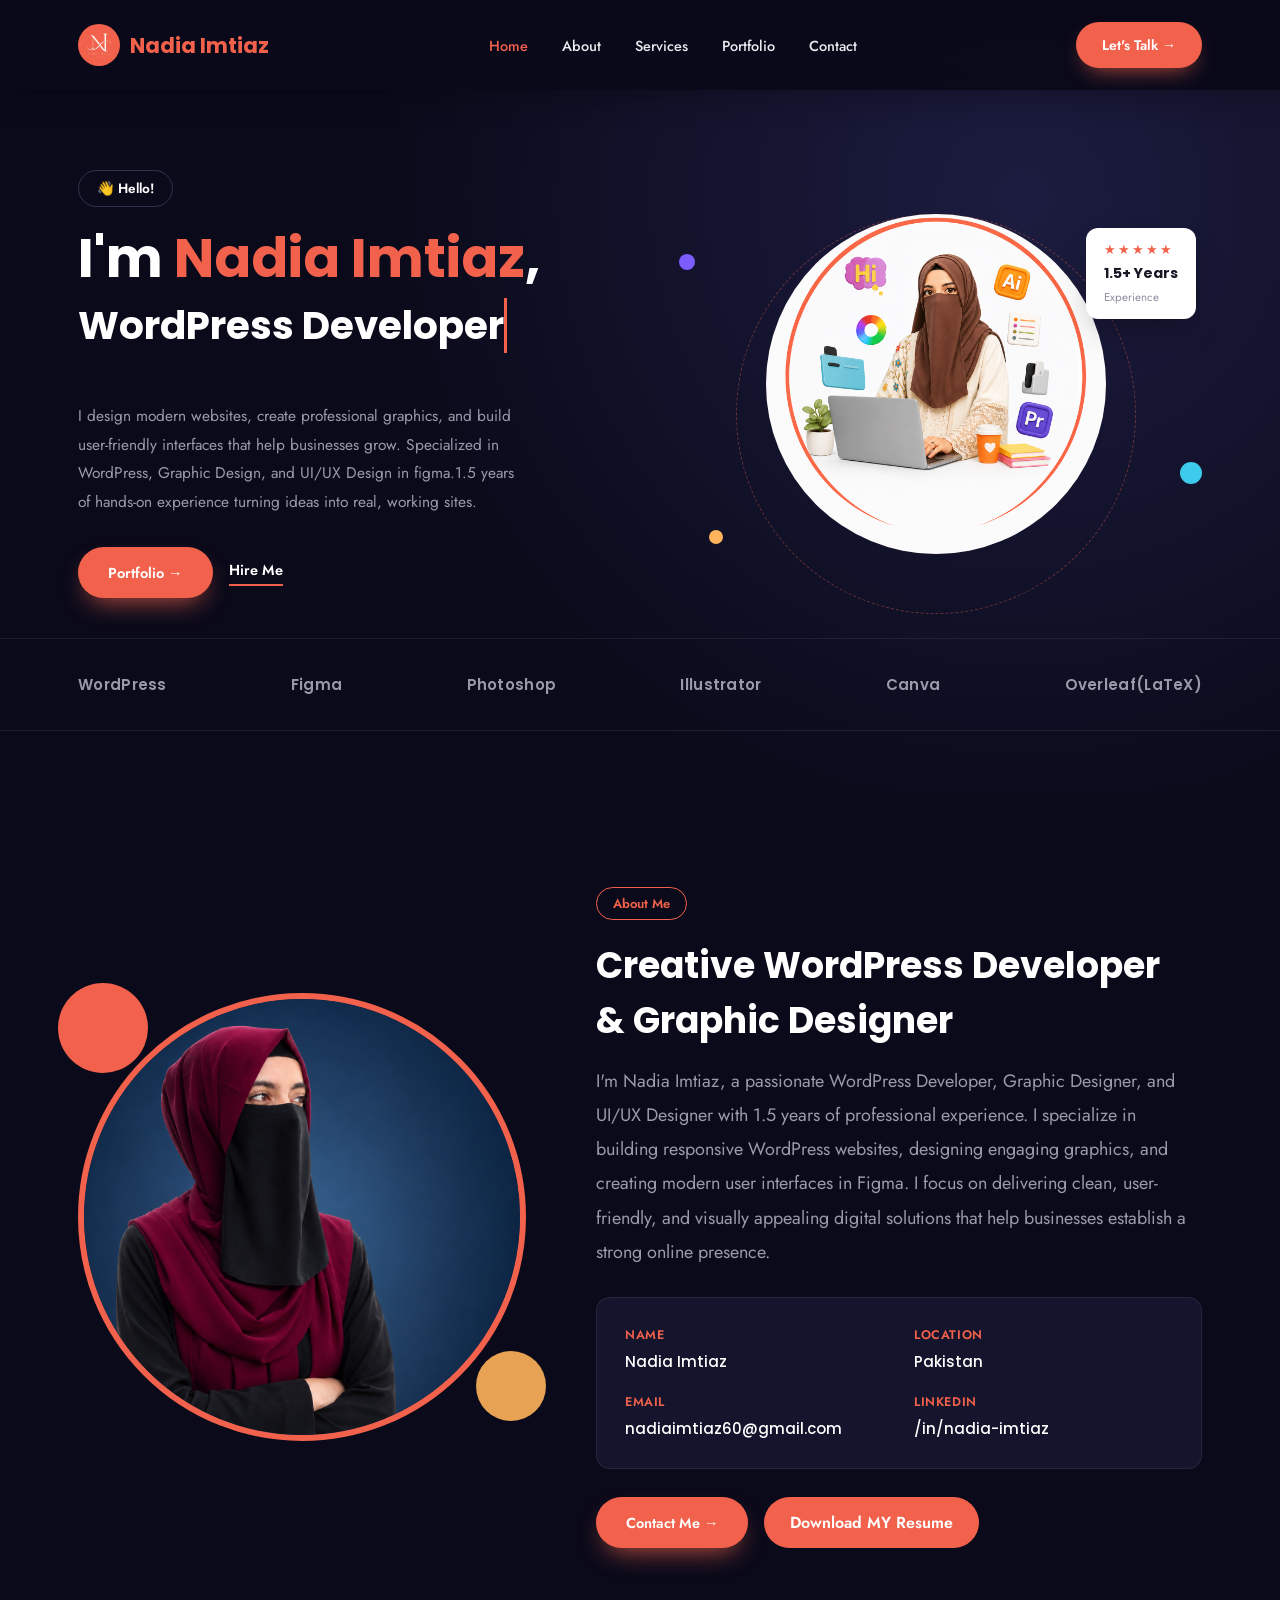
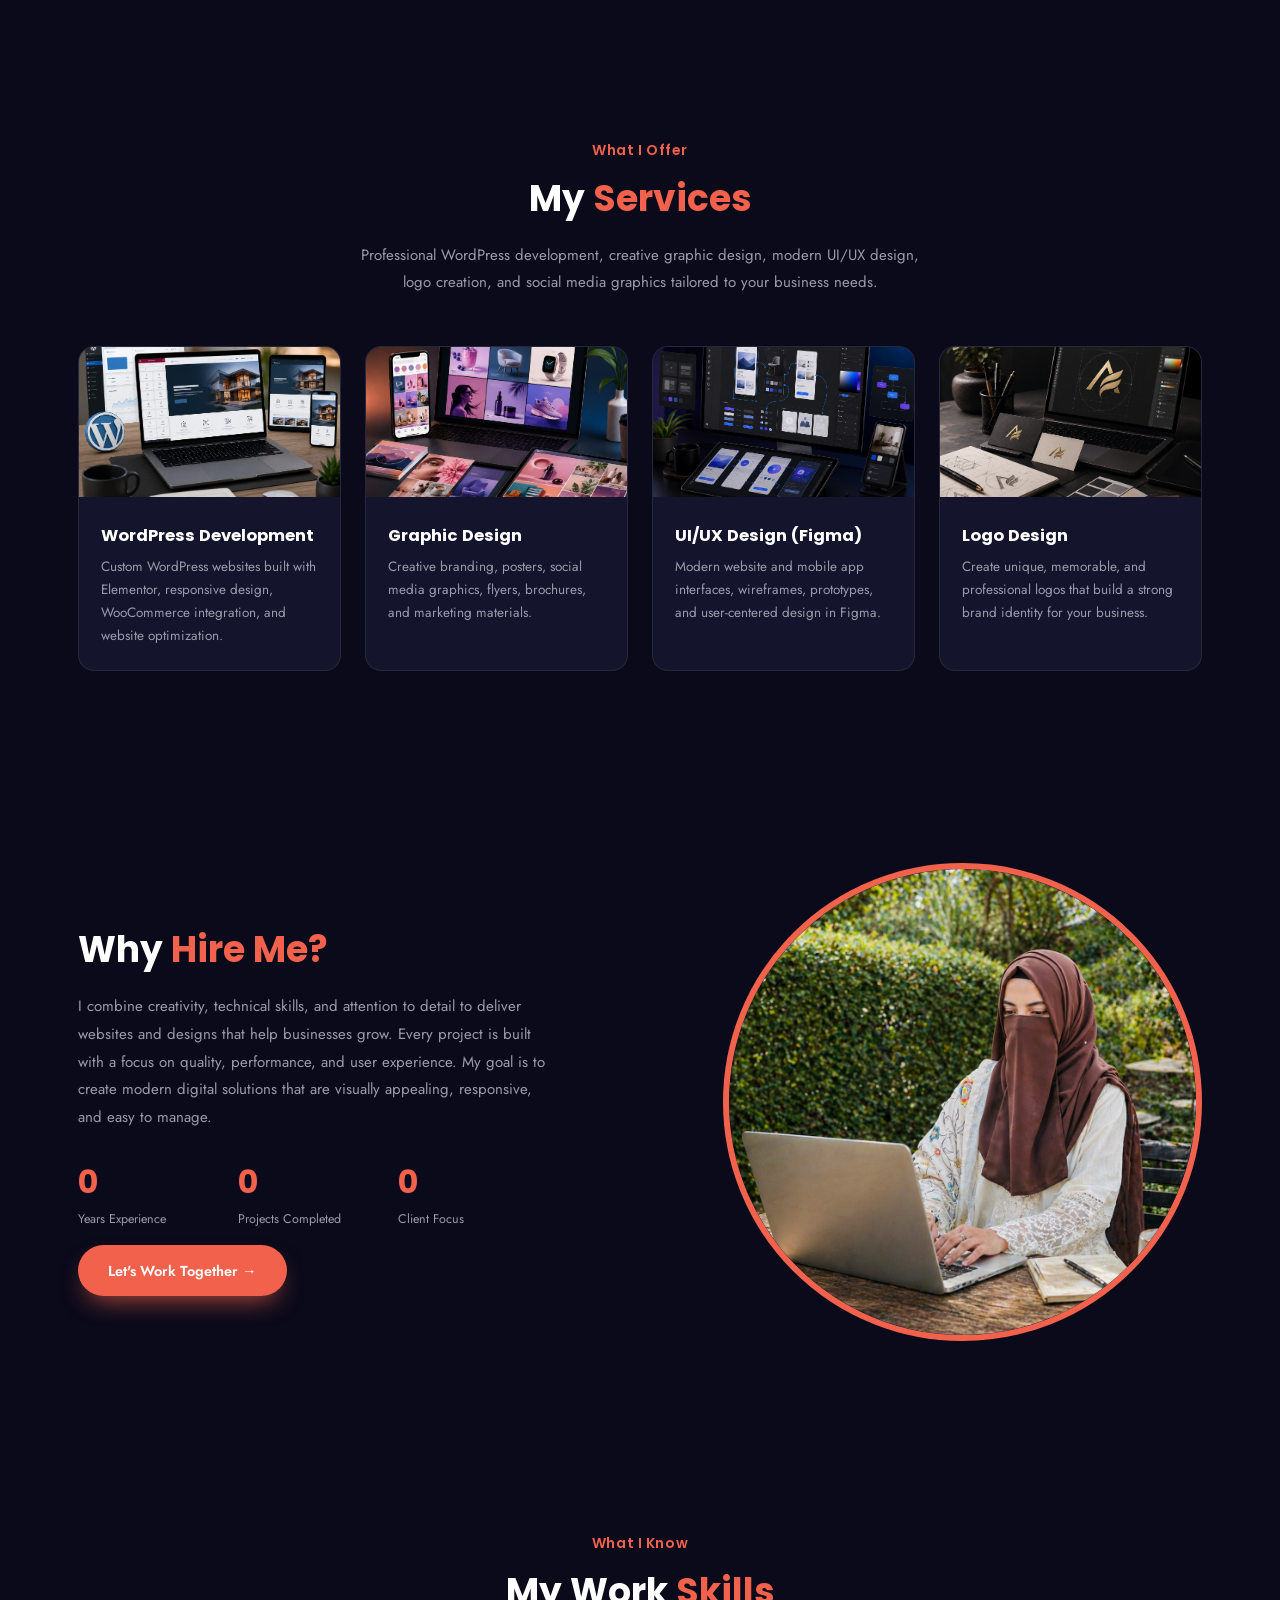
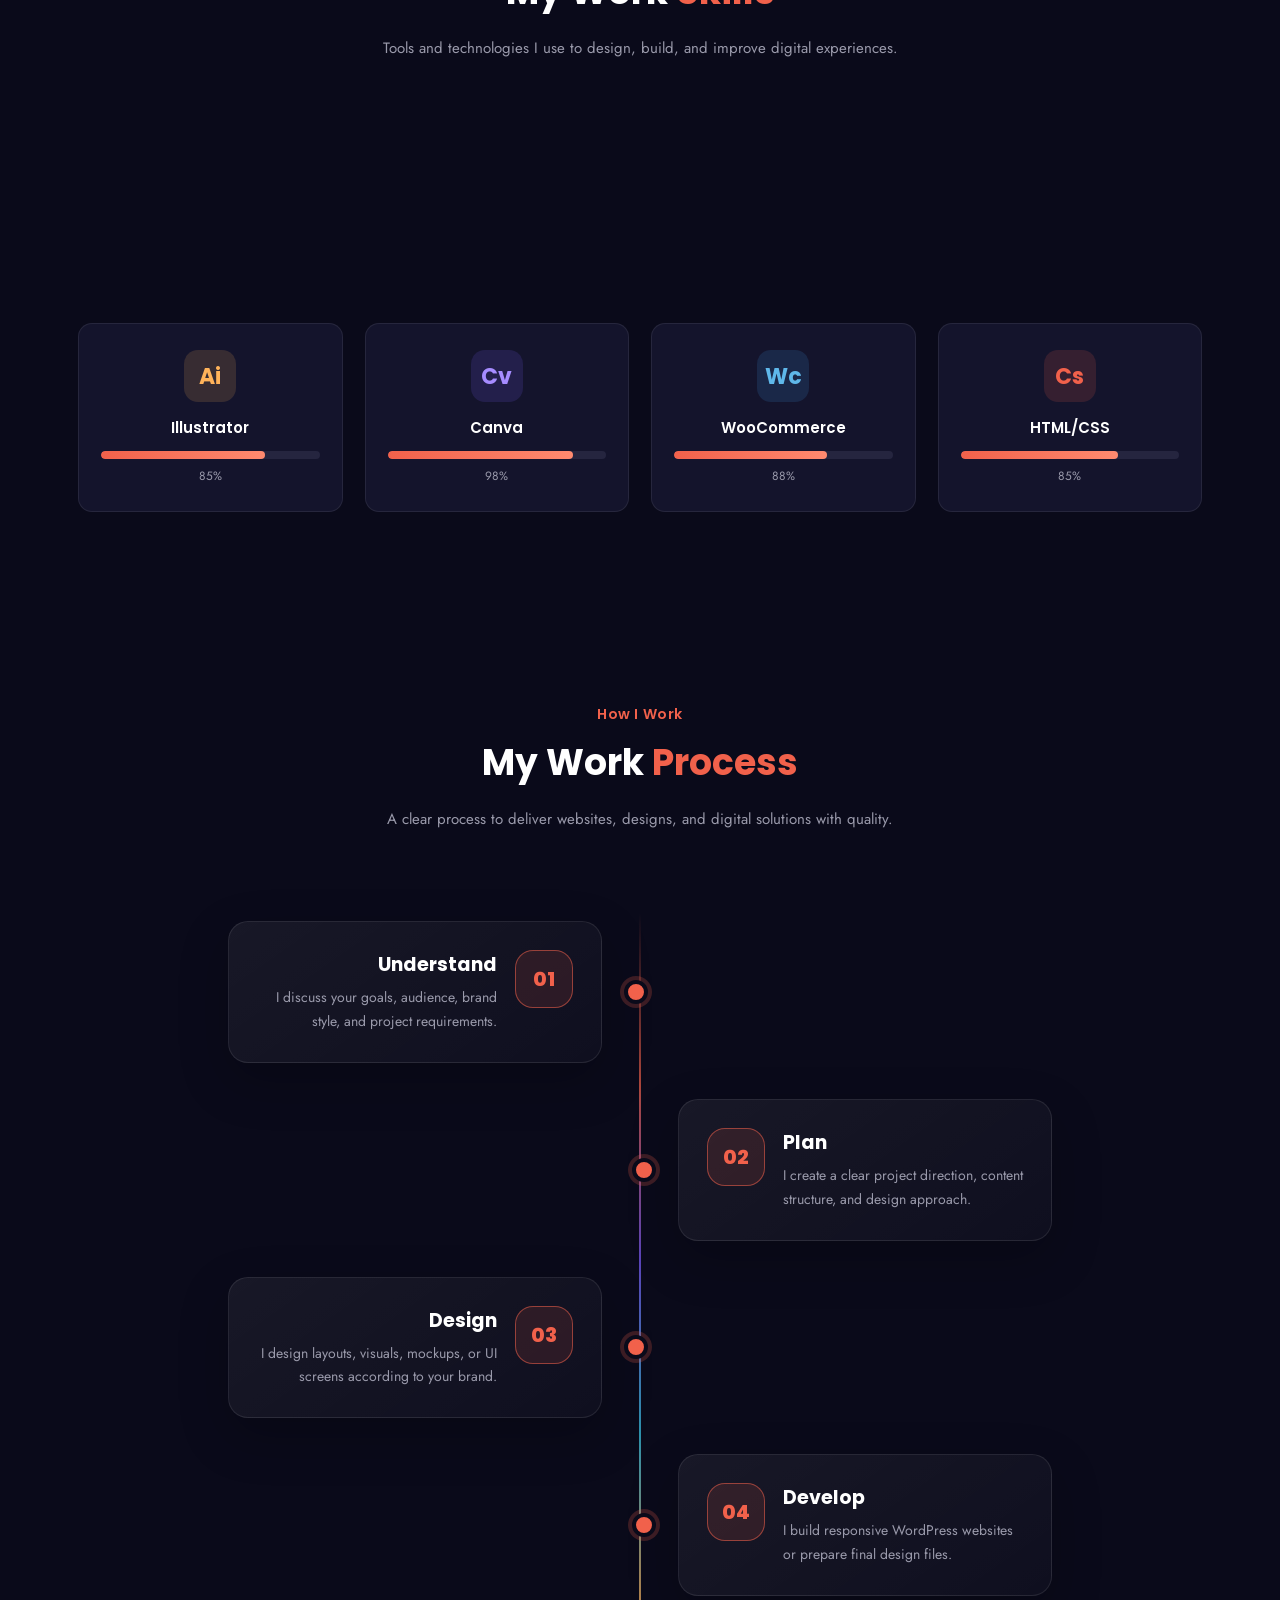
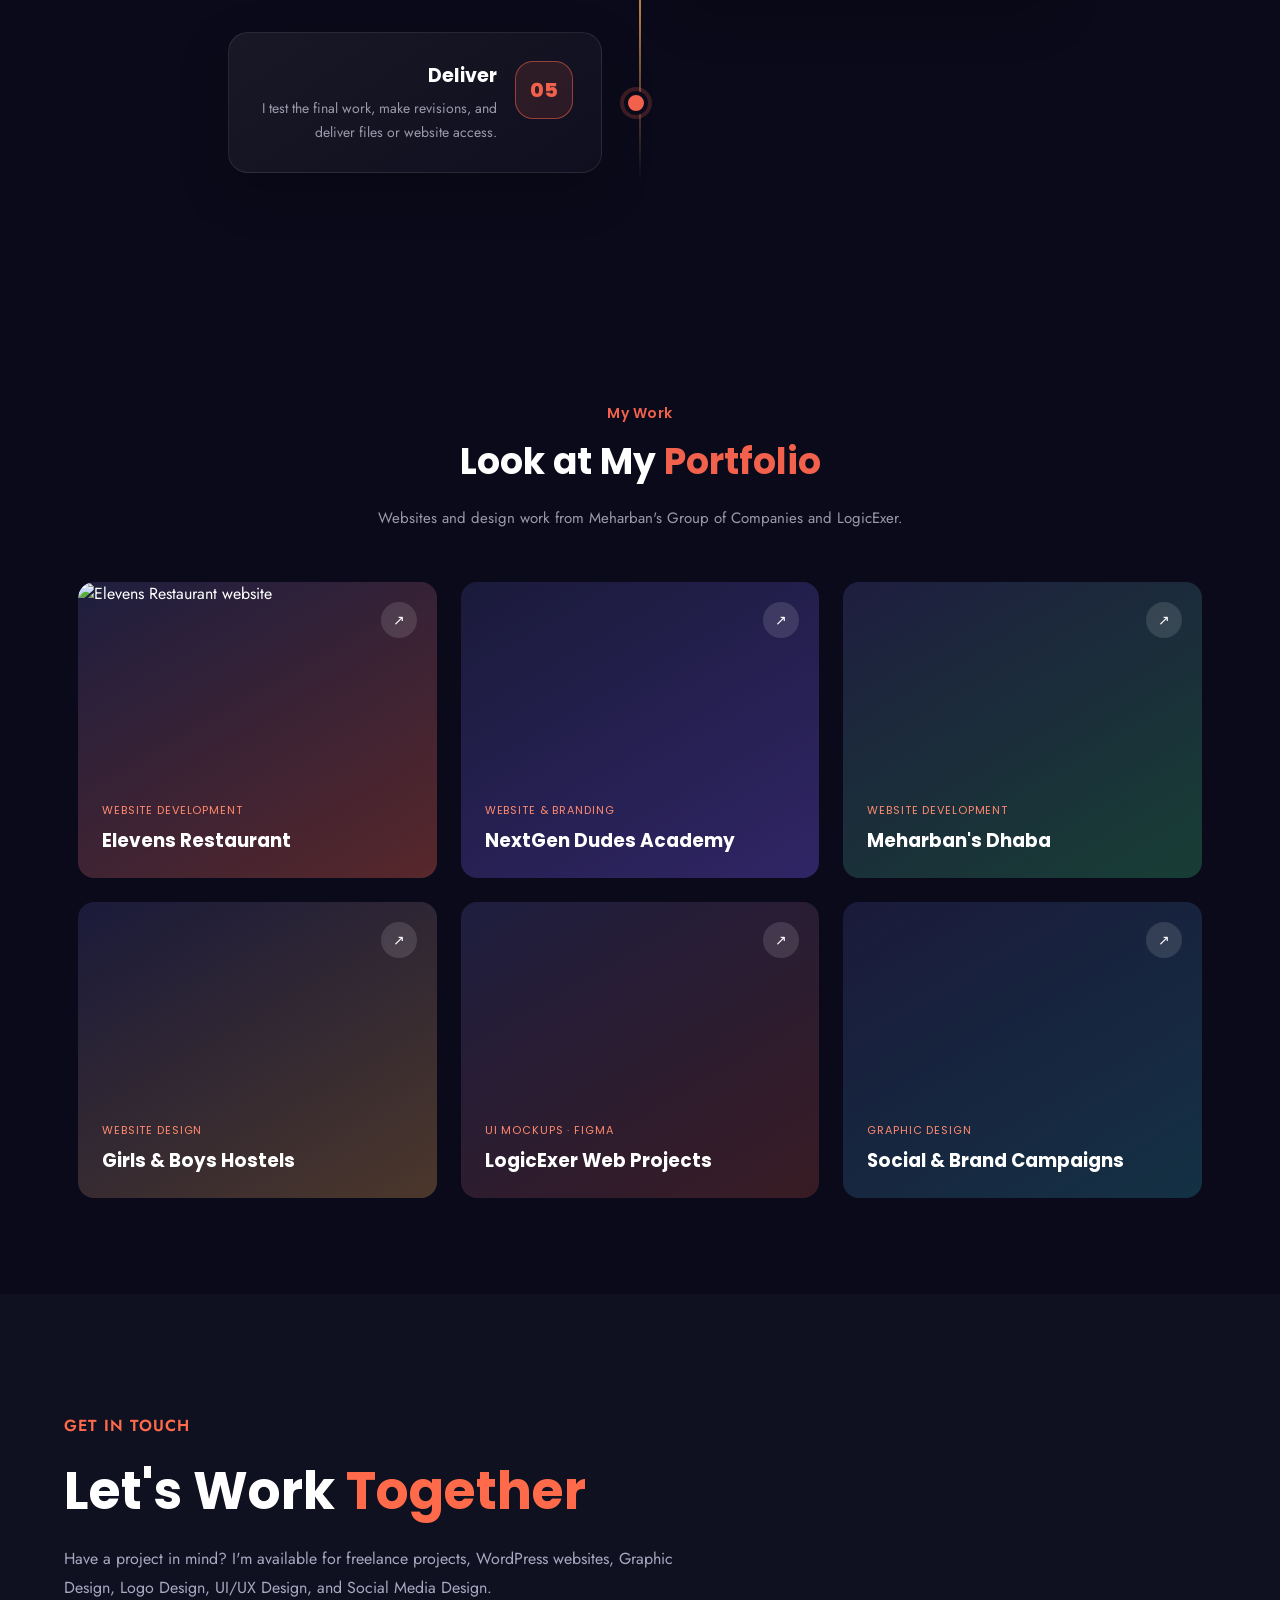
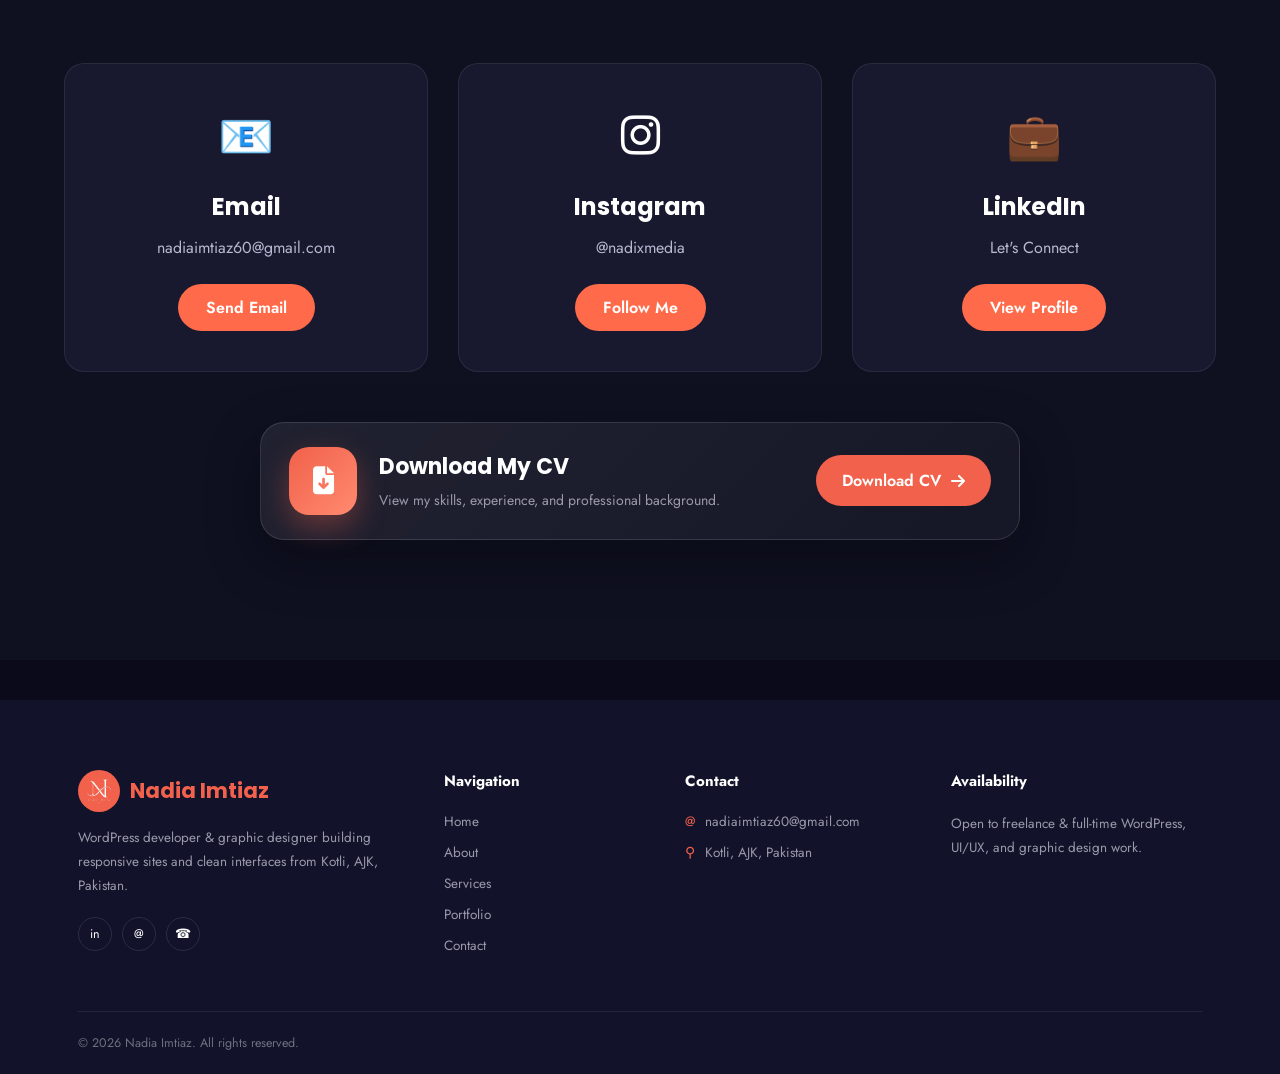
==== commit be0bd969: "Update index.html" ====
--- a/index.html
+++ b/index.html
@@ -326,17 +326,16 @@
         <div class="footer-social">
           <a href="https://linkedin.com/in/nadia-imtiaz" target="_blank" rel="noopener">in</a>
           <a href="mailto:nadiaimtiaz60@gmail.com">@</a>
-          <a href="tel:+923448809535">☎</a>
+          <a href="">☎</a>
         </div>
       </div>
       <div class="footer-col">
         <h5>Navigation</h5>
-        <ul><li><a href="#home">Home</a></li><li><a href="#service">Services</a></li><li><a href="#portfolio">Portfolio</a></li><li><a href="#about">About</a></li></ul>
+        <ul><li><a href="#home">Home</a></li><li><a href="#about">About</a></li><li><a href="#service">Services</a></li><li><a href="portfolio.html">Portfolio</a></li><li><a href="index.html#contact">Contact</a></li></ul>
       </div>
       <div class="footer-col">
         <h5>Contact</h5>
         <ul class="footer-contact">
-          <li><span>☎</span> +92 344 8809535</li>
           <li><span>@</span> nadiaimtiaz60@gmail.com</li>
           <li><span>⚲</span> Kotli, AJK, Pakistan</li>
         </ul>
@@ -459,4 +458,4 @@
 
 
 </body>
-</html>+</html>
